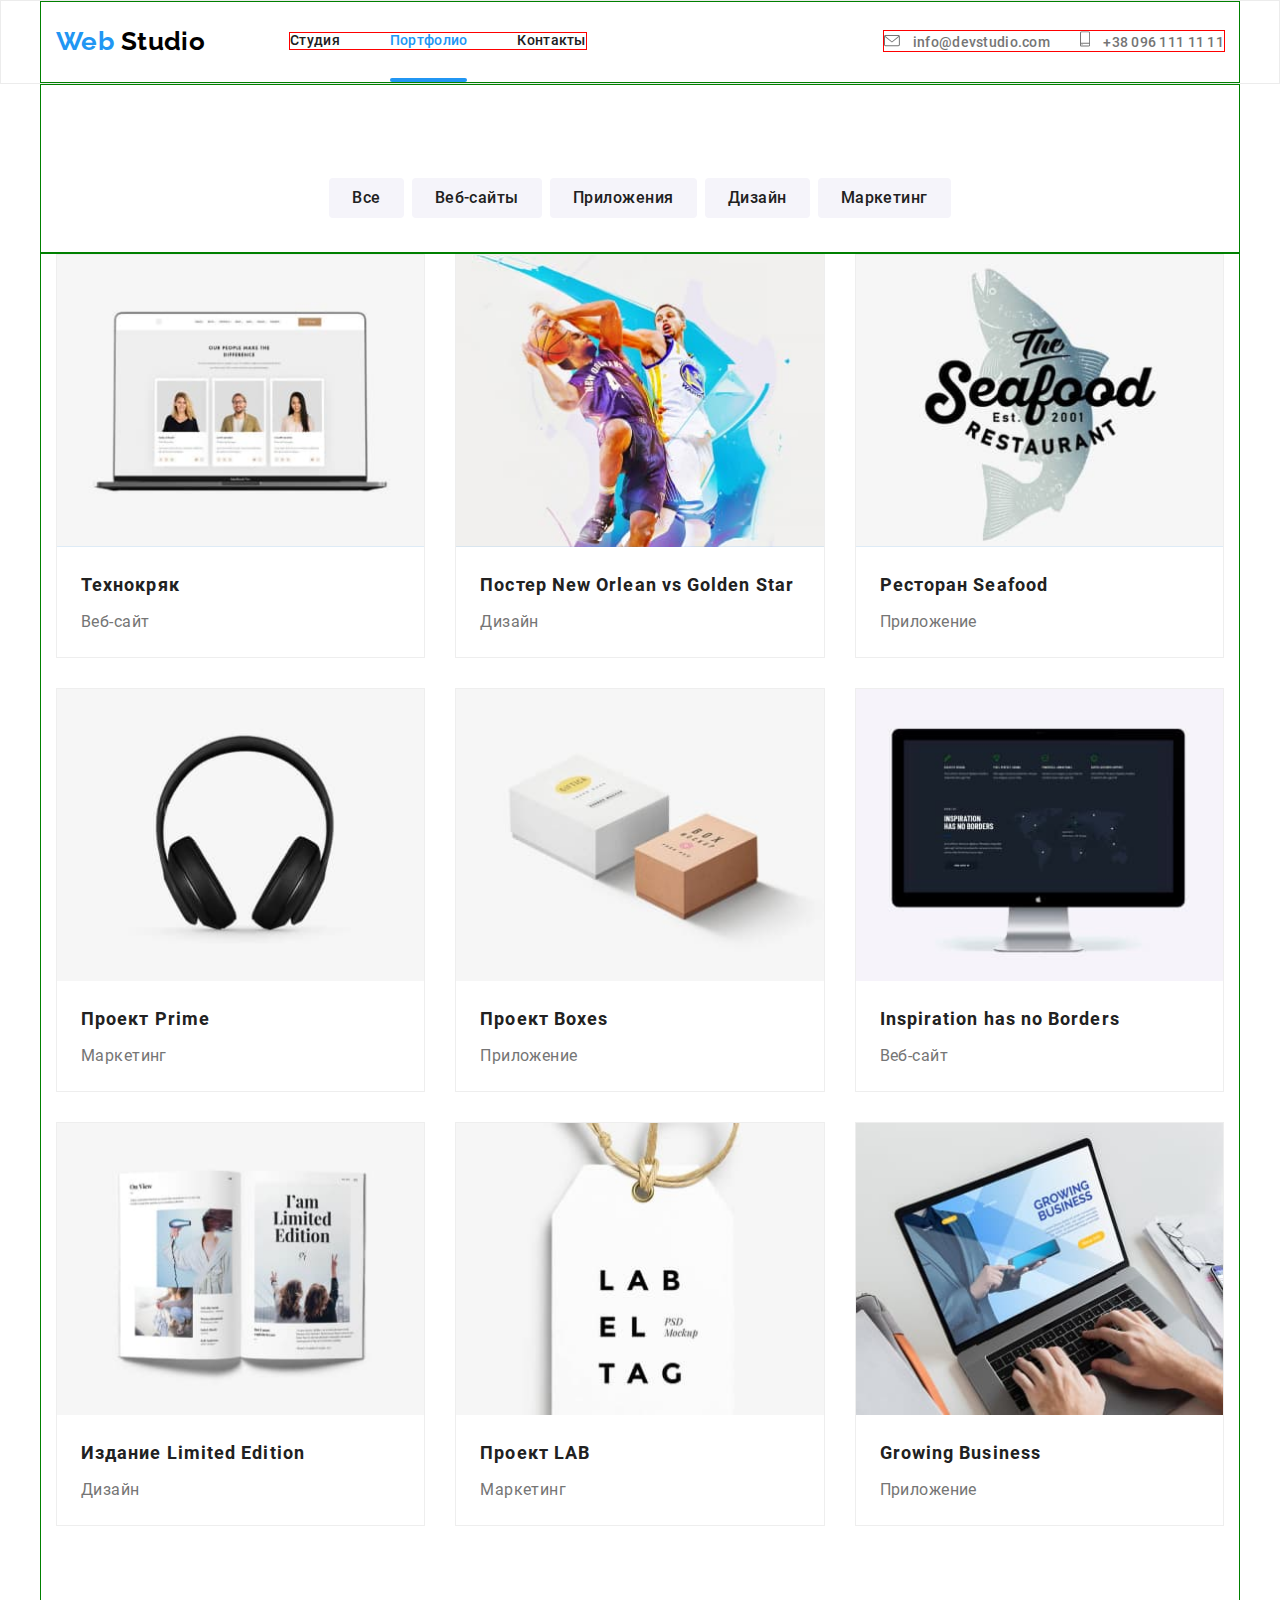
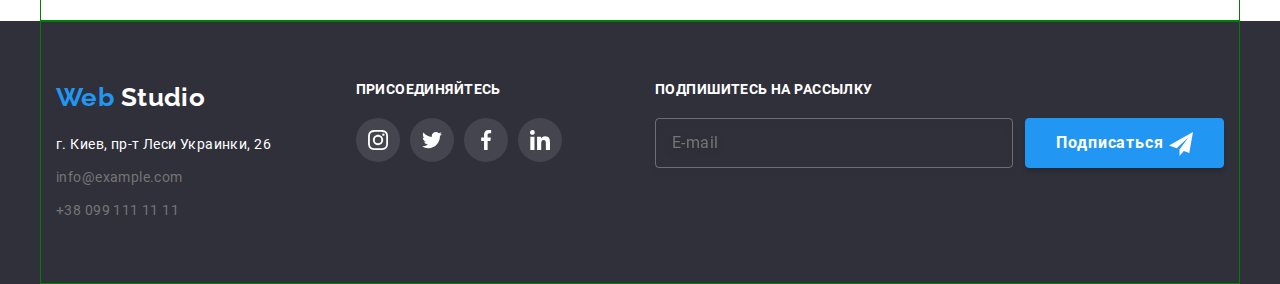
==== portfolio.html @ 6b0f5d0b "Адаптивка_начало" ====
<!DOCTYPE html>
<html lang="ru">
  <head>
    <meta charset="UTF-8" />
    <meta name="viewport" content="width=device-width, initial-scale=1.0" />
    <title>Portfolio</title>
    <!-- <link
      href="https://fonts.googleapis.com/css2?family=Raleway:wght@700&family=Roboto:wght@400;500;700;900&display=swap"
      rel="stylesheet"
    /> -->
    <link rel="stylesheet" href="./css/portfolio.min.css" />
  </head>

  <body>
    <!--Начало header-->
    <header class="page-header">
      <div class="container header">
        <nav class="main-nav">
          <a lang="en" href="" class="logo">
            <span class="accent">Web</span> Studio
          </a>
          <ul class="enumeration nav-list">
            <li class="nav-item">
              <a href="./index.html" class="nav-link">Студия</a>
            </li>
            <li class="nav-item">
              <a href="./portfolio.html" class="nav-link current">Портфолио</a>
            </li>
            <li class="nav-item"><a href="" class="nav-link">Контакты</a></li>
          </ul>
          <ul class="enumeration contacts">
            <li class="contacts-item">
              <a
                href="mailto:info@devstudio.com"
                class="contacts-link envelope"
              >
                <svg class="contacts-images" width="16" height="12">
                  <use href="./images/symbol-defs.svg#icon-envelope"></use>
                </svg>
                info@devstudio.com
              </a>
            </li>
            <li class="contacts-item">
              <a href="tel:+380991111111" class="contacts-link smartphone">
                <svg class="contacts-images" width="10" height="16">
                  <use href="./images/symbol-defs.svg#icon-smartphone"></use>
                </svg>
                +38 096 111 11 11
              </a>
            </li>
          </ul>
        </nav>
      </div>
    </header>
    <!--Конец header-->

    <main>
      <!--Начало Фильтр-->
      <section class="portfolio-primary">
        <div class="container portfolio-primary-button">
          <h1 class="portfolio-primary-title">Пример наших работ</h1>
          <ul class="enumeration button-portfolio">
            <li class="button-portfolio-links">
              <button type="button" class="button-portfolio primary">
                Все
              </button>
            </li>
            <li class="button-portfolio-links">
              <button type="button" class="button-portfolio primary">
                Веб-сайты
              </button>
            </li>
            <li class="button-portfolio-links">
              <button type="button" class="button-portfolio primary">
                Приложения
              </button>
            </li>
            <li class="button-portfolio-links">
              <button type="button" class="button-portfolio primary">
                Дизайн
              </button>
            </li>
            <li class="button-portfolio-links">
              <button type="button" class="button-portfolio primary">
                Маркетинг
              </button>
            </li>
          </ul>
        </div>
      </section>
      <!--Конец Фильтр-->

      <!--Начало Наши работы-->
      <section class="portfolio">
        <div class="container portfolio-main">
          <ul class="enumeration portfolio-point">
            <li class="portfolio-element">
              <a href="" class="portfolio-link">
                <div class="box-hover">
                  <img
                    src="./images-portfolio/portfolio1.jpg"
                    alt="На портфолио фото двух женщин и одного мужчины "
                    width="370"
                  />
                  <div class="portfolio-text">
                    <p class="text-card">
                      Технокряк это современная площадка распространения
                      коронавируса. Компании используют эту платформу для
                      цифрового шпионажа и атак на защищённые сервера
                      конкурентов.
                    </p>
                  </div>
                </div>
                <div class="portfolio-content">
                  <h2 class="portfolio-title">Технокряк</h2>
                  <p class="portfolio-filter">Веб-сайт</p>
                </div>
              </a>
            </li>
            <li class="portfolio-element">
              <a href="" class="portfolio-link">
                <div class="box-hover">
                  <img
                    src="./images-portfolio/portfolio2.jpg"
                    alt="Два парня играют в баскетбол"
                    width="370"
                  />
                  <div class="portfolio-text">
                    <p class="text-card">
                      Технокряк это современная площадка распространения
                      коронавируса. Компании используют эту платформу для
                      цифрового шпионажа и атак на защищённые сервера
                      конкурентов.
                    </p>
                  </div>
                </div>
                <div class="portfolio-content">
                  <h2 class="portfolio-title">
                    Постер New Orlean vs Golden Star
                  </h2>
                  <p class="portfolio-filter">Дизайн</p>
                </div>
              </a>
            </li>
            <li class="portfolio-element">
              <a href="" class="portfolio-link">
                <div class="box-hover">
                  <img
                    src="./images-portfolio/portfolio3.jpg"
                    alt="Логотип рыбного ресторана"
                    width="370"
                  />
                  <div class="portfolio-text">
                    <p class="text-card">
                      Технокряк это современная площадка распространения
                      коронавируса. Компании используют эту платформу для
                      цифрового шпионажа и атак на защищённые сервера
                      конкурентов.
                    </p>
                  </div>
                </div>
                <div class="portfolio-content">
                  <h2 class="portfolio-title">Ресторан Seafood</h2>
                  <p class="portfolio-filter">Приложение</p>
                </div>
              </a>
            </li>
            <li class="portfolio-element">
              <a href="" class="portfolio-link">
                <div class="box-hover">
                  <img
                    src="./images-portfolio/portfolio4.jpg"
                    alt="Наушники"
                    width="370"
                  />
                  <div class="portfolio-text">
                    <p class="text-card">
                      Технокряк это современная площадка распространения
                      коронавируса. Компании используют эту платформу для
                      цифрового шпионажа и атак на защищённые сервера
                      конкурентов.
                    </p>
                  </div>
                </div>
                <div class="portfolio-content">
                  <h2 class="portfolio-title">Проект Prime</h2>
                  <p class="portfolio-filter">Маркетинг</p>
                </div>
              </a>
            </li>
            <li class="portfolio-element">
              <a href="" class="portfolio-link">
                <div class="box-hover">
                  <img
                    src="./images-portfolio/portfolio5.jpg"
                    alt="Две коробки"
                    width="370"
                  />
                  <div class="portfolio-text">
                    <p class="text-card">
                      Технокряк это современная площадка распространения
                      коронавируса. Компании используют эту платформу для
                      цифрового шпионажа и атак на защищённые сервера
                      конкурентов.
                    </p>
                  </div>
                </div>
                <div class="portfolio-content">
                  <h2 class="portfolio-title">Проект Boxes</h2>
                  <p class="portfolio-filter">Приложение</p>
                </div>
              </a>
            </li>
            <li class="portfolio-element">
              <a href="" class="portfolio-link">
                <div class="box-hover">
                  <img
                    src="./images-portfolio/portfolio6.jpg"
                    alt="Черный монитор"
                    width="370"
                  />
                  <div class="portfolio-text">
                    <p class="text-card">
                      Технокряк это современная площадка распространения
                      коронавируса. Компании используют эту платформу для
                      цифрового шпионажа и атак на защищённые сервера
                      конкурентов.
                    </p>
                  </div>
                </div>
                <div class="portfolio-content">
                  <h2 class="portfolio-title">Inspiration has no Borders</h2>
                  <p class="portfolio-filter">Веб-сайт</p>
                </div>
              </a>
            </li>
            <li class="portfolio-element">
              <a href="" class="portfolio-link">
                <div class="box-hover">
                  <img
                    src="./images-portfolio/portfolio7.jpg"
                    alt="Открытый журнал"
                    width="370"
                  />
                  <div class="portfolio-text">
                    <p class="text-card">
                      Технокряк это современная площадка распространения
                      коронавируса. Компании используют эту платформу для
                      цифрового шпионажа и атак на защищённые сервера
                      конкурентов.
                    </p>
                  </div>
                </div>
                <div class="portfolio-content">
                  <h2 class="portfolio-title">Издание Limited Edition</h2>
                  <p class="portfolio-filter">Дизайн</p>
                </div>
              </a>
            </li>
            <li class="portfolio-element">
              <a href="" class="portfolio-link">
                <div class="box-hover">
                  <img
                    src="./images-portfolio/portfolio8.jpg"
                    alt="Лейбл"
                    width="370"
                  />
                  <div class="portfolio-text">
                    <p class="text-card">
                      Технокряк это современная площадка распространения
                      коронавируса. Компании используют эту платформу для
                      цифрового шпионажа и атак на защищённые сервера
                      конкурентов.
                    </p>
                  </div>
                </div>
                <div class="portfolio-content">
                  <h2 class="portfolio-title">Проект LAB</h2>
                  <p class="portfolio-filter">Маркетинг</p>
                </div>
              </a>
            </li>
            <li class="portfolio-element">
              <a href="" class="portfolio-link">
                <div class="box-hover">
                  <img
                    src="./images-portfolio/portfolio9.jpg"
                    alt="Работа за ноутбуком"
                    width="370"
                  />
                  <div class="portfolio-text">
                    <p class="text-card">
                      Технокряк это современная площадка распространения
                      коронавируса. Компании используют эту платформу для
                      цифрового шпионажа и атак на защищённые сервера
                      конкурентов.
                    </p>
                  </div>
                </div>
                <div class="portfolio-content">
                  <h2 class="portfolio-title">Growing Business</h2>
                  <p class="portfolio-filter">Приложение</p>
                </div>
              </a>
            </li>
          </ul>
        </div>
      </section>
      <!--Конец Наши работы-->
    </main>

    <!--Начало footer-->
    <footer class="footer">
      <div class="container footer-flex">
        <div class="footer-nav">
          <a lang="en" href="" class="footer-logo">
            <span class="accent">Web</span> Studio
          </a>
          <address class="address">
            г. Киев, пр-т Леси Украинки, 26 <br />
            <a href="mailto:info@example.com" class="address-link"
              >info@example.com</a
            >
            <a href="tel:+380991111111" class="address-link"
              >+38 099 111 11 11</a
            >
          </address>
        </div>
        <div class="footer-join">
          <b class="footer-title">присоединяйтесь</b>
          <ul class="enumeration join">
            <li class="join-link">
              <a
                href=""
                target="blank"
                aria-label="Instagram"
                class="footer-title-link"
                ><svg class="join-network" width="20" height="20">
                  <use href="./images/symbol-defs.svg#icon-instagram"></use>
                </svg>
              </a>
            </li>
            <li class="join-link">
              <a
                href=""
                target="blank"
                aria-label="Twitter"
                class="footer-title-link"
                ><svg class="join-network" width="20" height="20">
                  <use href="./images/symbol-defs.svg#icon-twitter"></use>
                </svg>
              </a>
            </li>
            <li class="join-link">
              <a
                href=""
                target="blank"
                aria-label="Facebook"
                class="footer-title-link"
                ><svg class="join-network" width="20" height="20">
                  <use href="./images/symbol-defs.svg#icon-facebook"></use>
                </svg>
              </a>
            </li>
            <li class="join-link">
              <a
                href=""
                target="blank"
                aria-label="LinkedIn"
                class="footer-title-link"
                ><svg class="join-network" width="20" height="20">
                  <use href="./images/symbol-defs.svg#icon-linkedin"></use>
                </svg>
              </a>
            </li>
          </ul>
        </div>
        <div class="footer-follow">
          <form class="fotter-form">
            <b class="footer-title">Подпишитесь на рассылку</b>
            <div class="fotter-area">
              <div class="fotter-email">
                <!-- <label for="fotter-form" class="fotter-label">E-mail</label> -->
                <input
                  type="email"
                  name="fotter-form"
                  id="fotter-form"
                  placeholder="E-mail"
                  class="fotter-input"
                />
              </div>

              <button type="submit" class="fotter-submit">
                Подписаться
                <svg class="fotter-submit-poin" width="24" height="24">
                  <use href="./images/symbol-defs.svg#icon-send"></use>
                </svg>
              </button>
            </div>
          </form>
        </div>
      </div>
    </footer>
    <!--Конец footer-->
  </body>
</html>
---- css/portfolio.min.css ----
@font-face{font-family:Roboto;font-style:normal;font-weight:400;src:url("../fonts/roboto-v20-latin_cyrillic-regular.woff") format("woff"),url("../fonts/roboto-v20-latin_cyrillic-regular.woff2") format("woff2")}@font-face{font-family:Roboto;font-style:normal;font-weight:500;src:url("../fonts/roboto-v20-latin_cyrillic-500.woff") format("woff"),url("../fonts/roboto-v20-latin_cyrillic-500.woff2") format("woff2")}@font-face{font-family:Roboto;font-style:normal;font-weight:700;src:url("../fonts/roboto-v20-latin_cyrillic-700.woff") format("woff"),url("../fonts/roboto-v20-latin_cyrillic-700.woff2") format("woff2")}@font-face{font-family:Roboto;font-style:normal;font-weight:900;src:url("../fonts/roboto-v20-latin_cyrillic-900.woff") format("woff"),url("../fonts/roboto-v20-latin_cyrillic-900.woff2") format("woff2")}@font-face{font-family:Raleway;font-style:normal;font-weight:700;src:url("../fonts/raleway-v17-latin_cyrillic-700.woff") format("woff"),url("../fonts/raleway-v17-latin_cyrillic-700.woff2") format("woff2")}/*! normalize.css v8.0.1 | MIT License | github.com/necolas/normalize.css */html{line-height:1.15;-webkit-text-size-adjust:100%}body{margin:0}main{display:block}h1{font-size:2em;margin:0.67em 0}hr{-webkit-box-sizing:content-box;box-sizing:content-box;height:0;overflow:visible}pre{font-family:monospace, monospace;font-size:1em}a{background-color:transparent}abbr[title]{border-bottom:none;text-decoration:underline;-webkit-text-decoration:underline dotted;text-decoration:underline dotted}b,strong{font-weight:bolder}code,kbd,samp{font-family:monospace, monospace;font-size:1em}small{font-size:80%}sub,sup{font-size:75%;line-height:0;position:relative;vertical-align:baseline}sub{bottom:-0.25em}sup{top:-0.5em}img{border-style:none}button,input,optgroup,select,textarea{font-family:inherit;font-size:100%;line-height:1.15;margin:0}button,input{overflow:visible}button,select{text-transform:none}button,[type="button"],[type="reset"],[type="submit"]{-webkit-appearance:button}button::-moz-focus-inner,[type="button"]::-moz-focus-inner,[type="reset"]::-moz-focus-inner,[type="submit"]::-moz-focus-inner{border-style:none;padding:0}button:-moz-focusring,[type="button"]:-moz-focusring,[type="reset"]:-moz-focusring,[type="submit"]:-moz-focusring{outline:1px dotted ButtonText}fieldset{padding:0.35em 0.75em 0.625em}legend{-webkit-box-sizing:border-box;box-sizing:border-box;color:inherit;display:table;max-width:100%;padding:0;white-space:normal}progress{vertical-align:baseline}textarea{overflow:auto}[type="checkbox"],[type="radio"]{-webkit-box-sizing:border-box;box-sizing:border-box;padding:0}[type="number"]::-webkit-inner-spin-button,[type="number"]::-webkit-outer-spin-button{height:auto}[type="search"]{-webkit-appearance:textfield;outline-offset:-2px}[type="search"]::-webkit-search-decoration{-webkit-appearance:none}::-webkit-file-upload-button{-webkit-appearance:button;font:inherit}details{display:block}summary{display:list-item}template{display:none}[hidden]{display:none}*,*::before,*::after{-webkit-box-sizing:border-box;box-sizing:border-box}body{background-color:#fff;color:#757575;font-family:Roboto, sans-serif;font-size:14px;line-height:1.14;letter-spacing:0.03em}.enumeration{padding:0;margin:0;list-style:none}a{text-decoration:none}img{display:block;max-width:100%;height:auto}.portfolio-primary-title{position:absolute !important;clip:rect(1px 1px 1px 1px);clip:rect(1px, 1px, 1px, 1px);padding:0 !important;border:0 !important;height:1px !important;width:1px !important;overflow:hidden}.container{width:100%;margin-left:auto;margin-right:auto;padding-left:15px;padding-right:15px;border:1px solid green}@media (min-width: 480px){.container{width:480px}}@media (min-width: 768px){.container{width:768px}}@media (min-width: 1200px){.container{width:1200px}}.accent{color:#2196f3}.logo{margin-right:85px;color:#000;font-family:Raleway, sans-serif;font-weight:700;font-size:26px;line-height:1.19}.footer-logo{display:block;margin-bottom:20px;color:#fff;font-family:Raleway, sans-serif;font-weight:700;font-size:26px;line-height:1.19}.page-header{border:1px solid #ececec}.header{padding-top:24px;padding-bottom:25px}.main-nav{display:-webkit-box;display:-ms-flexbox;display:flex;-webkit-box-align:center;-ms-flex-align:center;align-items:center}.nav-list{outline:1px solid red}@media (min-width: 480px){.nav-list{display:none}}@media (min-width: 768px){.nav-list{display:-webkit-box;display:-ms-flexbox;display:flex;-webkit-box-align:baseline;-ms-flex-align:baseline;align-items:baseline}}.nav-item{position:relative}.nav-item:not(:last-child){margin-right:50px}.nav-link{color:#212121;font-weight:500;letter-spacing:0.02em;-webkit-transition:color 250ms cubic-bezier(0.4, 0, 0.2, 1);transition:color 250ms cubic-bezier(0.4, 0, 0.2, 1)}.nav-link:hover,.nav-link:focus{color:#2196f3;-webkit-transition:color 250ms cubic-bezier(0.4, 0, 0.2, 1);transition:color 250ms cubic-bezier(0.4, 0, 0.2, 1)}.nav-link.current{color:#2196f3}.current::after{content:"";display:block;position:absolute;left:0;-webkit-transform:translatey(29px);transform:translatey(29px);width:100%;height:4px;background:#2196f3;border-radius:2px}.contacts{outline:1px solid red}@media (min-width: 480px){.contacts{display:none}}@media (min-width: 768px){.contacts{display:block;margin-left:auto;-webkit-box-align:baseline;-ms-flex-align:baseline;align-items:baseline;-webkit-box-pack:center;-ms-flex-pack:center;justify-content:center;text-align:start}}@media (min-width: 1200px){.contacts{display:-webkit-box;display:-ms-flexbox;display:flex;margin-left:auto;-webkit-box-align:baseline;-ms-flex-align:baseline;align-items:baseline;-webkit-box-pack:center;-ms-flex-pack:center;justify-content:center}}@media (min-width: 1200px){.contacts-item:not(:last-child){margin-right:30px}}.contacts-link{-webkit-box-align:center;-ms-flex-align:center;align-items:center;-webkit-box-pack:center;-ms-flex-pack:center;justify-content:center;color:#757575;font-weight:500;letter-spacing:0.02em;-webkit-transition:color 250ms cubic-bezier(0.4, 0, 0.2, 1),fill 250ms cubic-bezier(0.4, 0, 0.2, 1);transition:color 250ms cubic-bezier(0.4, 0, 0.2, 1),fill 250ms cubic-bezier(0.4, 0, 0.2, 1)}.contacts-link:hover,.contacts-link:focus{color:#2196f3;-webkit-transition:color 250ms cubic-bezier(0.4, 0, 0.2, 1);transition:color 250ms cubic-bezier(0.4, 0, 0.2, 1)}.contacts-link:hover .contacts-images,.contacts-link:focus .contacts-images{fill:#2196f3;-webkit-transition:fill 250ms cubic-bezier(0.4, 0, 0.2, 1);transition:fill 250ms cubic-bezier(0.4, 0, 0.2, 1)}.envelope{width:161px;height:16px}.smartphone{width:142px;height:16px}.contacts-images{-webkit-box-align:baseline;-ms-flex-align:baseline;align-items:baseline;-webkit-box-pack:center;-ms-flex-pack:center;justify-content:center;margin-right:10px;fill:#757575}.portfolio-primary-button{padding-top:93px;padding-bottom:34px}.button-portfolio{display:-webkit-box;display:-ms-flexbox;display:flex;-ms-flex-wrap:wrap;flex-wrap:wrap;-webkit-box-align:center;-ms-flex-align:center;align-items:center}@media (min-width: 768px){.button-portfolio{-webkit-box-pack:center;-ms-flex-pack:center;justify-content:center;margin:0}}.button-portfolio-links:not(:last-child){margin-right:8px}.button-portfolio.primary{padding:6px 22px;border-radius:4px;border:1px solid transparent;color:#212121;background-color:#f5f4fa;font-weight:500;font-size:16px;line-height:1.63;letter-spacing:0.03em;text-align:center;cursor:pointer;-webkit-transition:color 250ms cubic-bezier(0.4, 0, 0.2, 1),background-color 250ms cubic-bezier(0.4, 0, 0.2, 1);transition:color 250ms cubic-bezier(0.4, 0, 0.2, 1),background-color 250ms cubic-bezier(0.4, 0, 0.2, 1)}.button-portfolio.primary:hover,.button-portfolio.primary:focus{color:#fff;background-color:#2196f3;-webkit-transition:color 250ms cubic-bezier(0.4, 0, 0.2, 1),background-color 250ms cubic-bezier(0.4, 0, 0.2, 1);transition:color 250ms cubic-bezier(0.4, 0, 0.2, 1),background-color 250ms cubic-bezier(0.4, 0, 0.2, 1)}.portfolio-main{padding-top:0px;padding-bottom:94px}.portfolio-point{display:-webkit-box;display:-ms-flexbox;display:flex;-ms-flex-wrap:wrap;flex-wrap:wrap}.portfolio-element{display:block;background:#fff;border:1px solid #eeeeee;-webkit-box-sizing:border-box;box-sizing:border-box}@media screen and (max-width: 767px){.portfolio-element:not(:last-child){margin-bottom:30px}}@media screen and (min-width: 768px) and (max-width: 1199px){.portfolio-element{width:calc((100% - 30px) / 2);margin-right:30px;margin-bottom:30px}}@media screen and (min-width: 768px) and (max-width: 1199px){.portfolio-element:nth-child(2n){margin-right:0}}@media screen and (min-width: 768px) and (max-width: 1199px){.portfolio-element:nth-last-child(-n+2){margin-bottom:0}}@media (min-width: 1200px){.portfolio-element{width:calc((100% - 30px * 2) / 3);margin-right:30px;margin-bottom:30px}}@media (min-width: 1200px){.portfolio-element:nth-child(3n){margin-right:0}}@media (min-width: 1200px){.portfolio-element:nth-last-child(-n+3){margin-bottom:0}}.portfolio-element:hover,.portfolio-element:focus{-webkit-box-shadow:0px 1px 1px rgba(0,0,0,0.12),0px 4px 4px rgba(0,0,0,0.06),1px 4px 6px rgba(0,0,0,0.16);box-shadow:0px 1px 1px rgba(0,0,0,0.12),0px 4px 4px rgba(0,0,0,0.06),1px 4px 6px rgba(0,0,0,0.16);-webkit-transition:-webkit-box-shadow 250ms cubic-bezier(0.4, 0, 0.2, 1);transition:-webkit-box-shadow 250ms cubic-bezier(0.4, 0, 0.2, 1);transition:box-shadow 250ms cubic-bezier(0.4, 0, 0.2, 1);transition:box-shadow 250ms cubic-bezier(0.4, 0, 0.2, 1), -webkit-box-shadow 250ms cubic-bezier(0.4, 0, 0.2, 1)}.portfolio-link{color:#757575}.portfolio-link:hover .portfolio-text,.portfolio-link:focus .portfolio-text{opacity:1;overflow:visible;-webkit-transform:translateY(0);transform:translateY(0);-webkit-transition:-webkit-transform 250ms cubic-bezier(0.4, 0, 0.2, 1);transition:-webkit-transform 250ms cubic-bezier(0.4, 0, 0.2, 1);transition:transform 250ms cubic-bezier(0.4, 0, 0.2, 1);transition:transform 250ms cubic-bezier(0.4, 0, 0.2, 1), -webkit-transform 250ms cubic-bezier(0.4, 0, 0.2, 1)}.portfolio-content{padding:20px 24px}.portfolio-title{margin-top:0;margin-bottom:4px;color:#212121;font-size:18px;line-height:2;letter-spacing:0.06em}.portfolio-filter{margin:0;font-size:16px;line-height:1.88}.box-hover{position:relative;display:block;overflow:hidden}.portfolio-text{position:absolute;left:0;top:0;width:100%;height:100%;padding:63px 24px;background-color:rgba(33,150,243,0.9);opacity:1;-webkit-transform:translateY(100%);transform:translateY(100%);-webkit-transition:-webkit-transform 250ms cubic-bezier(0.4, 0, 0.2, 1);transition:-webkit-transform 250ms cubic-bezier(0.4, 0, 0.2, 1);transition:transform 250ms cubic-bezier(0.4, 0, 0.2, 1);transition:transform 250ms cubic-bezier(0.4, 0, 0.2, 1), -webkit-transform 250ms cubic-bezier(0.4, 0, 0.2, 1)}.text-card{padding:0;margin:0;font-size:18px;line-height:1.56;color:#fff}.footer{background-color:#2f303a}.footer-flex{padding-top:60px;padding-bottom:60px}@media (min-width: 480px){.footer-flex{text-align:center}}@media (min-width: 768px){.footer-flex{display:-webkit-box;display:-ms-flexbox;display:flex;-ms-flex-wrap:wrap;flex-wrap:wrap;-ms-flex-pack:distribute;justify-content:space-around}}@media (min-width: 1200px){.footer-flex{text-align:start}}@media (min-width: 1200px){.footer-flex>:not(:last-child){-webkit-box-align:baseline;-ms-flex-align:baseline;align-items:baseline;width:calc((50% - 45px) / 2);margin-right:30px}.footer-flex>div:last-child{-webkit-box-align:baseline;-ms-flex-align:baseline;align-items:baseline;width:calc(50% - 15px)}}.address{color:#fff;font-style:normal;font-size:14px;line-height:1.71}.address-link{display:block;margin-top:9px;margin-bottom:0;color:#757575;font-size:14px;line-height:1.71;-webkit-transition:color 250ms cubic-bezier(0.4, 0, 0.2, 1);transition:color 250ms cubic-bezier(0.4, 0, 0.2, 1)}.address-link:hover,.address-link:focus{color:#2196f3;-webkit-transition:color 250ms cubic-bezier(0.4, 0, 0.2, 1);transition:color 250ms cubic-bezier(0.4, 0, 0.2, 1)}.footer-title{display:-webkit-inline-box;display:-ms-inline-flexbox;display:inline-flex;margin-bottom:20px;color:#fff;text-transform:uppercase}@media (min-width: 480px){.footer-join{padding-top:60px;padding-bottom:60px}}@media (min-width: 768px){.footer-join{padding:0}}@media (min-width: 1200px){.footer-join{padding:0}}.join{display:-webkit-box;display:-ms-flexbox;display:flex;text-align:center}@media (min-width: 480px){.join{-webkit-box-pack:center;-ms-flex-pack:center;justify-content:center}}@media (min-width: 1200px){.join{-webkit-box-pack:start;-ms-flex-pack:start;justify-content:start}}.join-link:not(:last-child){margin-right:10px}.footer-title-link{display:-webkit-inline-box;display:-ms-inline-flexbox;display:inline-flex;-webkit-box-align:center;-ms-flex-align:center;align-items:center;-webkit-box-pack:center;-ms-flex-pack:center;justify-content:center;width:44px;height:44px;border-radius:50%;background-color:rgba(255,255,255,0.1);-webkit-transition:background-color 250ms cubic-bezier(0.4, 0, 0.2, 1);transition:background-color 250ms cubic-bezier(0.4, 0, 0.2, 1)}.footer-title-link:hover,.footer-title-link:focus{background-color:#2196f3;-webkit-transition:background-color 250ms cubic-bezier(0.4, 0, 0.2, 1);transition:background-color 250ms cubic-bezier(0.4, 0, 0.2, 1)}.join-network{fill:#fff}.fotter-form{display:block}@media (min-width: 768px){.fotter-form{padding-top:60px}}@media (min-width: 1200px){.fotter-form{padding:0}}@media (min-width: 1200px){.fotter-area{display:-webkit-box;display:-ms-flexbox;display:flex}}.fotter-email{position:relative;margin-right:12px}.fotter-input{margin:0;padding:15px 0 15px 16px;width:358px;height:50px;font-size:16px;line-height:1.25;letter-spacing:0.03em;-webkit-box-align:center;-ms-flex-align:center;align-items:center;color:rgba(255,255,255,0.6);border:1px solid rgba(255,255,255,0.3);-webkit-box-sizing:border-box;box-sizing:border-box;-webkit-filter:drop-shadow(0px 4px 4px rgba(0,0,0,0.15));filter:drop-shadow(0px 4px 4px rgba(0,0,0,0.15));border-radius:4px;background-color:inherit;-webkit-transition:border 250ms cubic-bezier(0.4, 0, 0.2, 1);transition:border 250ms cubic-bezier(0.4, 0, 0.2, 1)}.fotter-input:hover,.fotter-input:focus{border:1px solid #2196f3;outline:#2196f3}.fotter-submit{padding:0;margin-top:20px;width:200px;height:50px;font-weight:700;font-size:16px;line-height:1.875;-webkit-box-align:center;-ms-flex-align:center;align-items:center;text-align:center;letter-spacing:0.06em;color:#ffffff;background-color:#2196f3;-webkit-box-shadow:0px 4px 4px rgba(0,0,0,0.15);box-shadow:0px 4px 4px rgba(0,0,0,0.15);border-radius:4px;border:1px solid #2196f3;-webkit-transition:border 250ms cubic-bezier(0.4, 0, 0.2, 1);transition:border 250ms cubic-bezier(0.4, 0, 0.2, 1)}.fotter-submit:hover,.fotter-submit:focus{border:1px solid #2196f3;cursor:pointer}@media (min-width: 1200px){.fotter-submit{margin:0}}.fotter-submit-poin{vertical-align:middle;fill:#fff}
/*# sourceMappingURL=portfolio.min.css.map */
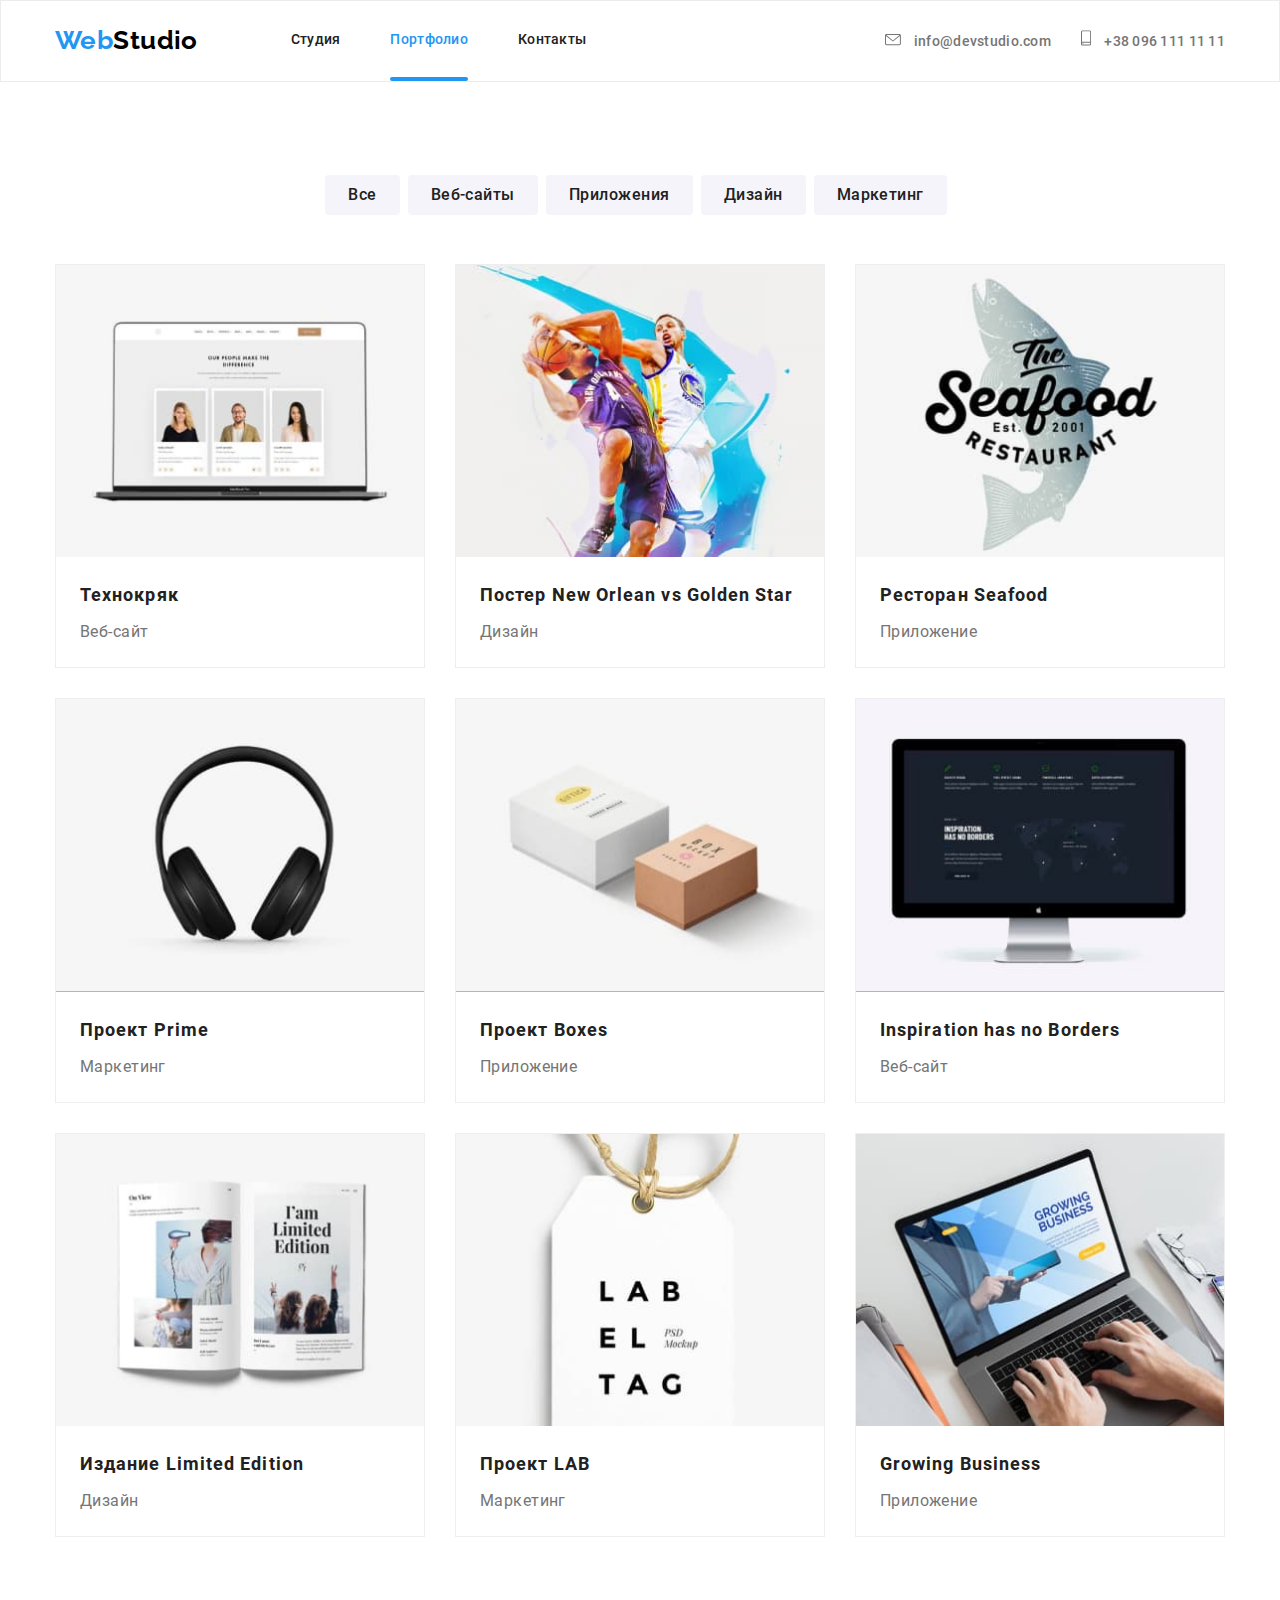
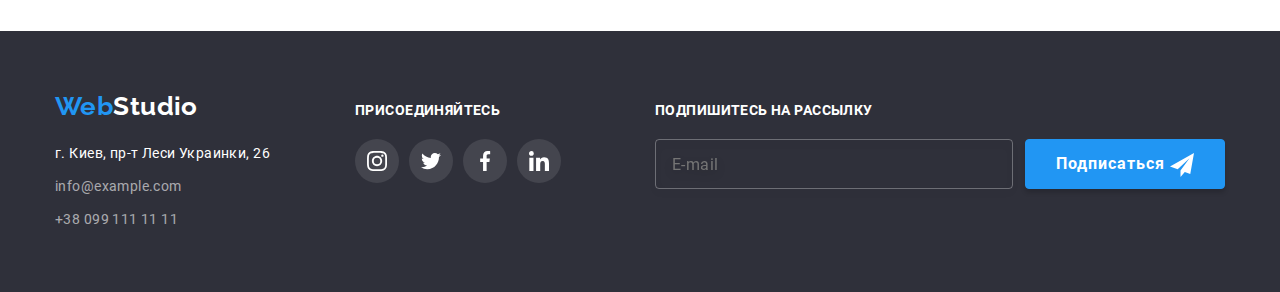
==== commit 7f3ae2c2: "Адаптивка без бургера" ====
--- a/portfolio.html
+++ b/portfolio.html
@@ -17,7 +17,7 @@
       <div class="container header">
         <nav class="main-nav">
           <a lang="en" href="" class="logo">
-            <span class="accent">Web</span> Studio
+            <span class="accent">Web</span>Studio
           </a>
           <ul class="enumeration nav-list">
             <li class="nav-item">
@@ -101,6 +101,7 @@
                     src="./images-portfolio/portfolio1.jpg"
                     alt="На портфолио фото двух женщин и одного мужчины "
                     width="370"
+                    class="portfolio-foto"
                   />
                   <div class="portfolio-text">
                     <p class="text-card">
@@ -124,6 +125,7 @@
                     src="./images-portfolio/portfolio2.jpg"
                     alt="Два парня играют в баскетбол"
                     width="370"
+                    class="portfolio-foto"
                   />
                   <div class="portfolio-text">
                     <p class="text-card">
@@ -149,6 +151,7 @@
                     src="./images-portfolio/portfolio3.jpg"
                     alt="Логотип рыбного ресторана"
                     width="370"
+                    class="portfolio-foto"
                   />
                   <div class="portfolio-text">
                     <p class="text-card">
@@ -172,6 +175,7 @@
                     src="./images-portfolio/portfolio4.jpg"
                     alt="Наушники"
                     width="370"
+                    class="portfolio-foto"
                   />
                   <div class="portfolio-text">
                     <p class="text-card">
@@ -195,6 +199,7 @@
                     src="./images-portfolio/portfolio5.jpg"
                     alt="Две коробки"
                     width="370"
+                    class="portfolio-foto"
                   />
                   <div class="portfolio-text">
                     <p class="text-card">
@@ -218,6 +223,7 @@
                     src="./images-portfolio/portfolio6.jpg"
                     alt="Черный монитор"
                     width="370"
+                    class="portfolio-foto"
                   />
                   <div class="portfolio-text">
                     <p class="text-card">
@@ -241,6 +247,7 @@
                     src="./images-portfolio/portfolio7.jpg"
                     alt="Открытый журнал"
                     width="370"
+                    class="portfolio-foto"
                   />
                   <div class="portfolio-text">
                     <p class="text-card">
@@ -264,6 +271,7 @@
                     src="./images-portfolio/portfolio8.jpg"
                     alt="Лейбл"
                     width="370"
+                    class="portfolio-foto"
                   />
                   <div class="portfolio-text">
                     <p class="text-card">
@@ -287,6 +295,7 @@
                     src="./images-portfolio/portfolio9.jpg"
                     alt="Работа за ноутбуком"
                     width="370"
+                    class="portfolio-foto"
                   />
                   <div class="portfolio-text">
                     <p class="text-card">
@@ -314,7 +323,7 @@
       <div class="container footer-flex">
         <div class="footer-nav">
           <a lang="en" href="" class="footer-logo">
-            <span class="accent">Web</span> Studio
+            <span class="accent">Web</span>Studio
           </a>
           <address class="address">
             г. Киев, пр-т Леси Украинки, 26 <br />
--- a/css/portfolio.min.css
+++ b/css/portfolio.min.css
@@ -1,2 +1,2 @@
-@font-face{font-family:Roboto;font-style:normal;font-weight:400;src:url("../fonts/roboto-v20-latin_cyrillic-regular.woff") format("woff"),url("../fonts/roboto-v20-latin_cyrillic-regular.woff2") format("woff2")}@font-face{font-family:Roboto;font-style:normal;font-weight:500;src:url("../fonts/roboto-v20-latin_cyrillic-500.woff") format("woff"),url("../fonts/roboto-v20-latin_cyrillic-500.woff2") format("woff2")}@font-face{font-family:Roboto;font-style:normal;font-weight:700;src:url("../fonts/roboto-v20-latin_cyrillic-700.woff") format("woff"),url("../fonts/roboto-v20-latin_cyrillic-700.woff2") format("woff2")}@font-face{font-family:Roboto;font-style:normal;font-weight:900;src:url("../fonts/roboto-v20-latin_cyrillic-900.woff") format("woff"),url("../fonts/roboto-v20-latin_cyrillic-900.woff2") format("woff2")}@font-face{font-family:Raleway;font-style:normal;font-weight:700;src:url("../fonts/raleway-v17-latin_cyrillic-700.woff") format("woff"),url("../fonts/raleway-v17-latin_cyrillic-700.woff2") format("woff2")}/*! normalize.css v8.0.1 | MIT License | github.com/necolas/normalize.css */html{line-height:1.15;-webkit-text-size-adjust:100%}body{margin:0}main{display:block}h1{font-size:2em;margin:0.67em 0}hr{-webkit-box-sizing:content-box;box-sizing:content-box;height:0;overflow:visible}pre{font-family:monospace, monospace;font-size:1em}a{background-color:transparent}abbr[title]{border-bottom:none;text-decoration:underline;-webkit-text-decoration:underline dotted;text-decoration:underline dotted}b,strong{font-weight:bolder}code,kbd,samp{font-family:monospace, monospace;font-size:1em}small{font-size:80%}sub,sup{font-size:75%;line-height:0;position:relative;vertical-align:baseline}sub{bottom:-0.25em}sup{top:-0.5em}img{border-style:none}button,input,optgroup,select,textarea{font-family:inherit;font-size:100%;line-height:1.15;margin:0}button,input{overflow:visible}button,select{text-transform:none}button,[type="button"],[type="reset"],[type="submit"]{-webkit-appearance:button}button::-moz-focus-inner,[type="button"]::-moz-focus-inner,[type="reset"]::-moz-focus-inner,[type="submit"]::-moz-focus-inner{border-style:none;padding:0}button:-moz-focusring,[type="button"]:-moz-focusring,[type="reset"]:-moz-focusring,[type="submit"]:-moz-focusring{outline:1px dotted ButtonText}fieldset{padding:0.35em 0.75em 0.625em}legend{-webkit-box-sizing:border-box;box-sizing:border-box;color:inherit;display:table;max-width:100%;padding:0;white-space:normal}progress{vertical-align:baseline}textarea{overflow:auto}[type="checkbox"],[type="radio"]{-webkit-box-sizing:border-box;box-sizing:border-box;padding:0}[type="number"]::-webkit-inner-spin-button,[type="number"]::-webkit-outer-spin-button{height:auto}[type="search"]{-webkit-appearance:textfield;outline-offset:-2px}[type="search"]::-webkit-search-decoration{-webkit-appearance:none}::-webkit-file-upload-button{-webkit-appearance:button;font:inherit}details{display:block}summary{display:list-item}template{display:none}[hidden]{display:none}*,*::before,*::after{-webkit-box-sizing:border-box;box-sizing:border-box}body{background-color:#fff;color:#757575;font-family:Roboto, sans-serif;font-size:14px;line-height:1.14;letter-spacing:0.03em}.enumeration{padding:0;margin:0;list-style:none}a{text-decoration:none}img{display:block;max-width:100%;height:auto}.portfolio-primary-title{position:absolute !important;clip:rect(1px 1px 1px 1px);clip:rect(1px, 1px, 1px, 1px);padding:0 !important;border:0 !important;height:1px !important;width:1px !important;overflow:hidden}.container{width:100%;margin-left:auto;margin-right:auto;padding-left:15px;padding-right:15px;border:1px solid green}@media (min-width: 480px){.container{width:480px}}@media (min-width: 768px){.container{width:768px}}@media (min-width: 1200px){.container{width:1200px}}.accent{color:#2196f3}.logo{margin-right:85px;color:#000;font-family:Raleway, sans-serif;font-weight:700;font-size:26px;line-height:1.19}.footer-logo{display:block;margin-bottom:20px;color:#fff;font-family:Raleway, sans-serif;font-weight:700;font-size:26px;line-height:1.19}.page-header{border:1px solid #ececec}.header{padding-top:24px;padding-bottom:25px}.main-nav{display:-webkit-box;display:-ms-flexbox;display:flex;-webkit-box-align:center;-ms-flex-align:center;align-items:center}.nav-list{outline:1px solid red}@media (min-width: 480px){.nav-list{display:none}}@media (min-width: 768px){.nav-list{display:-webkit-box;display:-ms-flexbox;display:flex;-webkit-box-align:baseline;-ms-flex-align:baseline;align-items:baseline}}.nav-item{position:relative}.nav-item:not(:last-child){margin-right:50px}.nav-link{color:#212121;font-weight:500;letter-spacing:0.02em;-webkit-transition:color 250ms cubic-bezier(0.4, 0, 0.2, 1);transition:color 250ms cubic-bezier(0.4, 0, 0.2, 1)}.nav-link:hover,.nav-link:focus{color:#2196f3;-webkit-transition:color 250ms cubic-bezier(0.4, 0, 0.2, 1);transition:color 250ms cubic-bezier(0.4, 0, 0.2, 1)}.nav-link.current{color:#2196f3}.current::after{content:"";display:block;position:absolute;left:0;-webkit-transform:translatey(29px);transform:translatey(29px);width:100%;height:4px;background:#2196f3;border-radius:2px}.contacts{outline:1px solid red}@media (min-width: 480px){.contacts{display:none}}@media (min-width: 768px){.contacts{display:block;margin-left:auto;-webkit-box-align:baseline;-ms-flex-align:baseline;align-items:baseline;-webkit-box-pack:center;-ms-flex-pack:center;justify-content:center;text-align:start}}@media (min-width: 1200px){.contacts{display:-webkit-box;display:-ms-flexbox;display:flex;margin-left:auto;-webkit-box-align:baseline;-ms-flex-align:baseline;align-items:baseline;-webkit-box-pack:center;-ms-flex-pack:center;justify-content:center}}@media (min-width: 1200px){.contacts-item:not(:last-child){margin-right:30px}}.contacts-link{-webkit-box-align:center;-ms-flex-align:center;align-items:center;-webkit-box-pack:center;-ms-flex-pack:center;justify-content:center;color:#757575;font-weight:500;letter-spacing:0.02em;-webkit-transition:color 250ms cubic-bezier(0.4, 0, 0.2, 1),fill 250ms cubic-bezier(0.4, 0, 0.2, 1);transition:color 250ms cubic-bezier(0.4, 0, 0.2, 1),fill 250ms cubic-bezier(0.4, 0, 0.2, 1)}.contacts-link:hover,.contacts-link:focus{color:#2196f3;-webkit-transition:color 250ms cubic-bezier(0.4, 0, 0.2, 1);transition:color 250ms cubic-bezier(0.4, 0, 0.2, 1)}.contacts-link:hover .contacts-images,.contacts-link:focus .contacts-images{fill:#2196f3;-webkit-transition:fill 250ms cubic-bezier(0.4, 0, 0.2, 1);transition:fill 250ms cubic-bezier(0.4, 0, 0.2, 1)}.envelope{width:161px;height:16px}.smartphone{width:142px;height:16px}.contacts-images{-webkit-box-align:baseline;-ms-flex-align:baseline;align-items:baseline;-webkit-box-pack:center;-ms-flex-pack:center;justify-content:center;margin-right:10px;fill:#757575}.portfolio-primary-button{padding-top:93px;padding-bottom:34px}.button-portfolio{display:-webkit-box;display:-ms-flexbox;display:flex;-ms-flex-wrap:wrap;flex-wrap:wrap;-webkit-box-align:center;-ms-flex-align:center;align-items:center}@media (min-width: 768px){.button-portfolio{-webkit-box-pack:center;-ms-flex-pack:center;justify-content:center;margin:0}}.button-portfolio-links:not(:last-child){margin-right:8px}.button-portfolio.primary{padding:6px 22px;border-radius:4px;border:1px solid transparent;color:#212121;background-color:#f5f4fa;font-weight:500;font-size:16px;line-height:1.63;letter-spacing:0.03em;text-align:center;cursor:pointer;-webkit-transition:color 250ms cubic-bezier(0.4, 0, 0.2, 1),background-color 250ms cubic-bezier(0.4, 0, 0.2, 1);transition:color 250ms cubic-bezier(0.4, 0, 0.2, 1),background-color 250ms cubic-bezier(0.4, 0, 0.2, 1)}.button-portfolio.primary:hover,.button-portfolio.primary:focus{color:#fff;background-color:#2196f3;-webkit-transition:color 250ms cubic-bezier(0.4, 0, 0.2, 1),background-color 250ms cubic-bezier(0.4, 0, 0.2, 1);transition:color 250ms cubic-bezier(0.4, 0, 0.2, 1),background-color 250ms cubic-bezier(0.4, 0, 0.2, 1)}.portfolio-main{padding-top:0px;padding-bottom:94px}.portfolio-point{display:-webkit-box;display:-ms-flexbox;display:flex;-ms-flex-wrap:wrap;flex-wrap:wrap}.portfolio-element{display:block;background:#fff;border:1px solid #eeeeee;-webkit-box-sizing:border-box;box-sizing:border-box}@media screen and (max-width: 767px){.portfolio-element:not(:last-child){margin-bottom:30px}}@media screen and (min-width: 768px) and (max-width: 1199px){.portfolio-element{width:calc((100% - 30px) / 2);margin-right:30px;margin-bottom:30px}}@media screen and (min-width: 768px) and (max-width: 1199px){.portfolio-element:nth-child(2n){margin-right:0}}@media screen and (min-width: 768px) and (max-width: 1199px){.portfolio-element:nth-last-child(-n+2){margin-bottom:0}}@media (min-width: 1200px){.portfolio-element{width:calc((100% - 30px * 2) / 3);margin-right:30px;margin-bottom:30px}}@media (min-width: 1200px){.portfolio-element:nth-child(3n){margin-right:0}}@media (min-width: 1200px){.portfolio-element:nth-last-child(-n+3){margin-bottom:0}}.portfolio-element:hover,.portfolio-element:focus{-webkit-box-shadow:0px 1px 1px rgba(0,0,0,0.12),0px 4px 4px rgba(0,0,0,0.06),1px 4px 6px rgba(0,0,0,0.16);box-shadow:0px 1px 1px rgba(0,0,0,0.12),0px 4px 4px rgba(0,0,0,0.06),1px 4px 6px rgba(0,0,0,0.16);-webkit-transition:-webkit-box-shadow 250ms cubic-bezier(0.4, 0, 0.2, 1);transition:-webkit-box-shadow 250ms cubic-bezier(0.4, 0, 0.2, 1);transition:box-shadow 250ms cubic-bezier(0.4, 0, 0.2, 1);transition:box-shadow 250ms cubic-bezier(0.4, 0, 0.2, 1), -webkit-box-shadow 250ms cubic-bezier(0.4, 0, 0.2, 1)}.portfolio-link{color:#757575}.portfolio-link:hover .portfolio-text,.portfolio-link:focus .portfolio-text{opacity:1;overflow:visible;-webkit-transform:translateY(0);transform:translateY(0);-webkit-transition:-webkit-transform 250ms cubic-bezier(0.4, 0, 0.2, 1);transition:-webkit-transform 250ms cubic-bezier(0.4, 0, 0.2, 1);transition:transform 250ms cubic-bezier(0.4, 0, 0.2, 1);transition:transform 250ms cubic-bezier(0.4, 0, 0.2, 1), -webkit-transform 250ms cubic-bezier(0.4, 0, 0.2, 1)}.portfolio-content{padding:20px 24px}.portfolio-title{margin-top:0;margin-bottom:4px;color:#212121;font-size:18px;line-height:2;letter-spacing:0.06em}.portfolio-filter{margin:0;font-size:16px;line-height:1.88}.box-hover{position:relative;display:block;overflow:hidden}.portfolio-text{position:absolute;left:0;top:0;width:100%;height:100%;padding:63px 24px;background-color:rgba(33,150,243,0.9);opacity:1;-webkit-transform:translateY(100%);transform:translateY(100%);-webkit-transition:-webkit-transform 250ms cubic-bezier(0.4, 0, 0.2, 1);transition:-webkit-transform 250ms cubic-bezier(0.4, 0, 0.2, 1);transition:transform 250ms cubic-bezier(0.4, 0, 0.2, 1);transition:transform 250ms cubic-bezier(0.4, 0, 0.2, 1), -webkit-transform 250ms cubic-bezier(0.4, 0, 0.2, 1)}.text-card{padding:0;margin:0;font-size:18px;line-height:1.56;color:#fff}.footer{background-color:#2f303a}.footer-flex{padding-top:60px;padding-bottom:60px}@media (min-width: 480px){.footer-flex{text-align:center}}@media (min-width: 768px){.footer-flex{display:-webkit-box;display:-ms-flexbox;display:flex;-ms-flex-wrap:wrap;flex-wrap:wrap;-ms-flex-pack:distribute;justify-content:space-around}}@media (min-width: 1200px){.footer-flex{text-align:start}}@media (min-width: 1200px){.footer-flex>:not(:last-child){-webkit-box-align:baseline;-ms-flex-align:baseline;align-items:baseline;width:calc((50% - 45px) / 2);margin-right:30px}.footer-flex>div:last-child{-webkit-box-align:baseline;-ms-flex-align:baseline;align-items:baseline;width:calc(50% - 15px)}}.address{color:#fff;font-style:normal;font-size:14px;line-height:1.71}.address-link{display:block;margin-top:9px;margin-bottom:0;color:#757575;font-size:14px;line-height:1.71;-webkit-transition:color 250ms cubic-bezier(0.4, 0, 0.2, 1);transition:color 250ms cubic-bezier(0.4, 0, 0.2, 1)}.address-link:hover,.address-link:focus{color:#2196f3;-webkit-transition:color 250ms cubic-bezier(0.4, 0, 0.2, 1);transition:color 250ms cubic-bezier(0.4, 0, 0.2, 1)}.footer-title{display:-webkit-inline-box;display:-ms-inline-flexbox;display:inline-flex;margin-bottom:20px;color:#fff;text-transform:uppercase}@media (min-width: 480px){.footer-join{padding-top:60px;padding-bottom:60px}}@media (min-width: 768px){.footer-join{padding:0}}@media (min-width: 1200px){.footer-join{padding:0}}.join{display:-webkit-box;display:-ms-flexbox;display:flex;text-align:center}@media (min-width: 480px){.join{-webkit-box-pack:center;-ms-flex-pack:center;justify-content:center}}@media (min-width: 1200px){.join{-webkit-box-pack:start;-ms-flex-pack:start;justify-content:start}}.join-link:not(:last-child){margin-right:10px}.footer-title-link{display:-webkit-inline-box;display:-ms-inline-flexbox;display:inline-flex;-webkit-box-align:center;-ms-flex-align:center;align-items:center;-webkit-box-pack:center;-ms-flex-pack:center;justify-content:center;width:44px;height:44px;border-radius:50%;background-color:rgba(255,255,255,0.1);-webkit-transition:background-color 250ms cubic-bezier(0.4, 0, 0.2, 1);transition:background-color 250ms cubic-bezier(0.4, 0, 0.2, 1)}.footer-title-link:hover,.footer-title-link:focus{background-color:#2196f3;-webkit-transition:background-color 250ms cubic-bezier(0.4, 0, 0.2, 1);transition:background-color 250ms cubic-bezier(0.4, 0, 0.2, 1)}.join-network{fill:#fff}.fotter-form{display:block}@media (min-width: 768px){.fotter-form{padding-top:60px}}@media (min-width: 1200px){.fotter-form{padding:0}}@media (min-width: 1200px){.fotter-area{display:-webkit-box;display:-ms-flexbox;display:flex}}.fotter-email{position:relative;margin-right:12px}.fotter-input{margin:0;padding:15px 0 15px 16px;width:358px;height:50px;font-size:16px;line-height:1.25;letter-spacing:0.03em;-webkit-box-align:center;-ms-flex-align:center;align-items:center;color:rgba(255,255,255,0.6);border:1px solid rgba(255,255,255,0.3);-webkit-box-sizing:border-box;box-sizing:border-box;-webkit-filter:drop-shadow(0px 4px 4px rgba(0,0,0,0.15));filter:drop-shadow(0px 4px 4px rgba(0,0,0,0.15));border-radius:4px;background-color:inherit;-webkit-transition:border 250ms cubic-bezier(0.4, 0, 0.2, 1);transition:border 250ms cubic-bezier(0.4, 0, 0.2, 1)}.fotter-input:hover,.fotter-input:focus{border:1px solid #2196f3;outline:#2196f3}.fotter-submit{padding:0;margin-top:20px;width:200px;height:50px;font-weight:700;font-size:16px;line-height:1.875;-webkit-box-align:center;-ms-flex-align:center;align-items:center;text-align:center;letter-spacing:0.06em;color:#ffffff;background-color:#2196f3;-webkit-box-shadow:0px 4px 4px rgba(0,0,0,0.15);box-shadow:0px 4px 4px rgba(0,0,0,0.15);border-radius:4px;border:1px solid #2196f3;-webkit-transition:border 250ms cubic-bezier(0.4, 0, 0.2, 1);transition:border 250ms cubic-bezier(0.4, 0, 0.2, 1)}.fotter-submit:hover,.fotter-submit:focus{border:1px solid #2196f3;cursor:pointer}@media (min-width: 1200px){.fotter-submit{margin:0}}.fotter-submit-poin{vertical-align:middle;fill:#fff}
+@font-face{font-family:Roboto;font-style:normal;font-weight:400;src:url("../fonts/roboto-v20-latin_cyrillic-regular.woff") format("woff"),url("../fonts/roboto-v20-latin_cyrillic-regular.woff2") format("woff2")}@font-face{font-family:Roboto;font-style:normal;font-weight:500;src:url("../fonts/roboto-v20-latin_cyrillic-500.woff") format("woff"),url("../fonts/roboto-v20-latin_cyrillic-500.woff2") format("woff2")}@font-face{font-family:Roboto;font-style:normal;font-weight:700;src:url("../fonts/roboto-v20-latin_cyrillic-700.woff") format("woff"),url("../fonts/roboto-v20-latin_cyrillic-700.woff2") format("woff2")}@font-face{font-family:Roboto;font-style:normal;font-weight:900;src:url("../fonts/roboto-v20-latin_cyrillic-900.woff") format("woff"),url("../fonts/roboto-v20-latin_cyrillic-900.woff2") format("woff2")}@font-face{font-family:Raleway;font-style:normal;font-weight:700;src:url("../fonts/raleway-v17-latin_cyrillic-700.woff") format("woff"),url("../fonts/raleway-v17-latin_cyrillic-700.woff2") format("woff2")}/*! normalize.css v8.0.1 | MIT License | github.com/necolas/normalize.css */html{line-height:1.15;-webkit-text-size-adjust:100%}body{margin:0}main{display:block}h1{font-size:2em;margin:0.67em 0}hr{-webkit-box-sizing:content-box;box-sizing:content-box;height:0;overflow:visible}pre{font-family:monospace, monospace;font-size:1em}a{background-color:transparent}abbr[title]{border-bottom:none;text-decoration:underline;-webkit-text-decoration:underline dotted;text-decoration:underline dotted}b,strong{font-weight:bolder}code,kbd,samp{font-family:monospace, monospace;font-size:1em}small{font-size:80%}sub,sup{font-size:75%;line-height:0;position:relative;vertical-align:baseline}sub{bottom:-0.25em}sup{top:-0.5em}img{border-style:none}button,input,optgroup,select,textarea{font-family:inherit;font-size:100%;line-height:1.15;margin:0}button,input{overflow:visible}button,select{text-transform:none}button,[type="button"],[type="reset"],[type="submit"]{-webkit-appearance:button}button::-moz-focus-inner,[type="button"]::-moz-focus-inner,[type="reset"]::-moz-focus-inner,[type="submit"]::-moz-focus-inner{border-style:none;padding:0}button:-moz-focusring,[type="button"]:-moz-focusring,[type="reset"]:-moz-focusring,[type="submit"]:-moz-focusring{outline:1px dotted ButtonText}fieldset{padding:0.35em 0.75em 0.625em}legend{-webkit-box-sizing:border-box;box-sizing:border-box;color:inherit;display:table;max-width:100%;padding:0;white-space:normal}progress{vertical-align:baseline}textarea{overflow:auto}[type="checkbox"],[type="radio"]{-webkit-box-sizing:border-box;box-sizing:border-box;padding:0}[type="number"]::-webkit-inner-spin-button,[type="number"]::-webkit-outer-spin-button{height:auto}[type="search"]{-webkit-appearance:textfield;outline-offset:-2px}[type="search"]::-webkit-search-decoration{-webkit-appearance:none}::-webkit-file-upload-button{-webkit-appearance:button;font:inherit}details{display:block}summary{display:list-item}template{display:none}[hidden]{display:none}*,*::before,*::after{-webkit-box-sizing:border-box;box-sizing:border-box}body{background-color:#fff;color:#757575;font-family:Roboto, sans-serif;font-size:14px;line-height:1.14;letter-spacing:0.03em}.enumeration{padding:0;margin:0;list-style:none}a{text-decoration:none}img{display:block;max-width:100%;height:auto}.portfolio-primary-title{position:absolute !important;clip:rect(1px 1px 1px 1px);clip:rect(1px, 1px, 1px, 1px);padding:0 !important;border:0 !important;height:1px !important;width:1px !important;overflow:hidden}.container{width:100%;margin-left:auto;margin-right:auto;padding-left:15px;padding-right:15px}@media (min-width: 480px){.container{width:480px}}@media (min-width: 768px){.container{width:768px}}@media (min-width: 1200px){.container{width:1200px}}.accent{color:#2196f3}.logo{color:#000;font-family:Raleway, sans-serif;font-weight:700;font-size:24px;line-height:1.167}@media (min-width: 768px){.logo{margin-right:88px}}@media (min-width: 1200px){.logo{margin-right:93px;font-size:26px;line-height:1.19}}.footer-logo{display:block;margin-bottom:20px;color:#fff;font-family:Raleway, sans-serif;font-weight:700;font-size:24px;line-height:1.167}@media (min-width: 1200px){.footer-logo{font-size:26px;line-height:1.19}}.page-header{border:1px solid #ececec}.header{padding-top:24px;padding-bottom:25px}.main-nav{display:-webkit-box;display:-ms-flexbox;display:flex;-webkit-box-align:center;-ms-flex-align:center;align-items:center}.nav-list{display:none}@media (min-width: 768px){.nav-list{display:-webkit-box;display:-ms-flexbox;display:flex;-webkit-box-align:baseline;-ms-flex-align:baseline;align-items:baseline}}.nav-item{position:relative}.nav-item:not(:last-child){margin-right:50px}.nav-link{color:#212121;font-weight:500;letter-spacing:0.02em;-webkit-transition:color 250ms cubic-bezier(0.4, 0, 0.2, 1);transition:color 250ms cubic-bezier(0.4, 0, 0.2, 1)}.nav-link:hover,.nav-link:focus{color:#2196f3;-webkit-transition:color 250ms cubic-bezier(0.4, 0, 0.2, 1);transition:color 250ms cubic-bezier(0.4, 0, 0.2, 1)}.nav-link.current{color:#2196f3}.current::after{content:"";display:block;position:absolute;left:0;-webkit-transform:translatey(32px);transform:translatey(32px);width:100%;height:4px;background:#2196f3;border-radius:2px}@media (min-width: 1200px){.current::after{-webkit-transform:translatey(29px);transform:translatey(29px)}}.contacts{display:none}@media (min-width: 768px){.contacts{display:block;margin-left:auto;-webkit-box-align:baseline;-ms-flex-align:baseline;align-items:baseline;-webkit-box-pack:center;-ms-flex-pack:center;justify-content:center;text-align:start}}@media (min-width: 1200px){.contacts{display:-webkit-box;display:-ms-flexbox;display:flex;margin-left:auto}}@media (min-width: 1200px){.contacts-item:not(:last-child){margin-right:30px}}.contacts-link{-webkit-box-align:center;-ms-flex-align:center;align-items:center;-webkit-box-pack:center;-ms-flex-pack:center;justify-content:center;color:#757575;font-weight:500;letter-spacing:0.02em;font-size:12px;line-height:1.167;-webkit-transition:color 250ms cubic-bezier(0.4, 0, 0.2, 1),fill 250ms cubic-bezier(0.4, 0, 0.2, 1);transition:color 250ms cubic-bezier(0.4, 0, 0.2, 1),fill 250ms cubic-bezier(0.4, 0, 0.2, 1)}@media (min-width: 1200px){.contacts-link{font-size:14px;line-height:1.143}}.contacts-link:hover,.contacts-link:focus{color:#2196f3;-webkit-transition:color 250ms cubic-bezier(0.4, 0, 0.2, 1);transition:color 250ms cubic-bezier(0.4, 0, 0.2, 1)}.contacts-link:hover .contacts-images,.contacts-link:focus .contacts-images{fill:#2196f3;-webkit-transition:fill 250ms cubic-bezier(0.4, 0, 0.2, 1);transition:fill 250ms cubic-bezier(0.4, 0, 0.2, 1)}.envelope{max-width:100%;width:161px;height:16px}.smartphone{max-width:100%;width:142px;height:16px}.contacts-images{-webkit-box-align:baseline;-ms-flex-align:baseline;align-items:baseline;-webkit-box-pack:center;-ms-flex-pack:center;justify-content:center;margin-right:10px;fill:#757575}.portfolio-primary-button{padding-top:60px;padding-bottom:40px}@media (min-width: 768px){.portfolio-primary-button{padding-top:93px;padding-bottom:30px}}@media (min-width: 1200px){.portfolio-primary-button{padding-top:93px;padding-bottom:34px}}.button-portfolio{display:-webkit-box;display:-ms-flexbox;display:flex;-ms-flex-wrap:wrap;flex-wrap:wrap;-webkit-box-align:center;-ms-flex-align:center;align-items:center}@media (min-width: 768px){.button-portfolio{-webkit-box-pack:center;-ms-flex-pack:center;justify-content:center;margin:0}}.button-portfolio-links{margin-bottom:15px;margin-right:8px}.button-portfolio.primary{padding:6px 22px;border-radius:4px;border:1px solid transparent;color:#212121;background-color:#f5f4fa;font-weight:500;font-size:16px;line-height:1.63;letter-spacing:0.03em;text-align:center;cursor:pointer;-webkit-transition:color 250ms cubic-bezier(0.4, 0, 0.2, 1),background-color 250ms cubic-bezier(0.4, 0, 0.2, 1);transition:color 250ms cubic-bezier(0.4, 0, 0.2, 1),background-color 250ms cubic-bezier(0.4, 0, 0.2, 1)}.button-portfolio.primary:hover,.button-portfolio.primary:focus{color:#fff;background-color:#2196f3;-webkit-transition:color 250ms cubic-bezier(0.4, 0, 0.2, 1),background-color 250ms cubic-bezier(0.4, 0, 0.2, 1);transition:color 250ms cubic-bezier(0.4, 0, 0.2, 1),background-color 250ms cubic-bezier(0.4, 0, 0.2, 1)}.portfolio-main{padding-top:0px;padding-bottom:60px}@media (min-width: 1200px){.portfolio-main{padding-bottom:94px}}@media (min-width: 768px){.portfolio-point{display:-webkit-box;display:-ms-flexbox;display:flex;-ms-flex-wrap:wrap;flex-wrap:wrap}}.portfolio-element{background:#fff;border:1px solid #eeeeee;-webkit-box-sizing:border-box;box-sizing:border-box}@media screen and (max-width: 767px){.portfolio-element:not(:last-child){margin-bottom:30px}}@media screen and (min-width: 768px) and (max-width: 1199px){.portfolio-element{width:calc((100% - 30px) / 2);margin-right:30px;margin-bottom:30px}}@media screen and (min-width: 768px) and (max-width: 1199px){.portfolio-element:nth-child(2n){margin-right:0}}@media screen and (min-width: 768px) and (max-width: 1199px){.portfolio-element:nth-last-child(-n+2){margin-bottom:0}}@media (min-width: 1200px){.portfolio-element{width:calc((100% - 30px * 2) / 3);margin-right:30px;margin-bottom:30px}}@media (min-width: 1200px){.portfolio-element:nth-child(3n){margin-right:0}}@media (min-width: 1200px){.portfolio-element:nth-last-child(-n+3){margin-bottom:0}}.portfolio-element:hover,.portfolio-element:focus{-webkit-box-shadow:0px 1px 1px rgba(0,0,0,0.12),0px 4px 4px rgba(0,0,0,0.06),1px 4px 6px rgba(0,0,0,0.16);box-shadow:0px 1px 1px rgba(0,0,0,0.12),0px 4px 4px rgba(0,0,0,0.06),1px 4px 6px rgba(0,0,0,0.16);-webkit-transition:-webkit-box-shadow 250ms cubic-bezier(0.4, 0, 0.2, 1);transition:-webkit-box-shadow 250ms cubic-bezier(0.4, 0, 0.2, 1);transition:box-shadow 250ms cubic-bezier(0.4, 0, 0.2, 1);transition:box-shadow 250ms cubic-bezier(0.4, 0, 0.2, 1), -webkit-box-shadow 250ms cubic-bezier(0.4, 0, 0.2, 1)}.portfolio-link{color:#757575}.portfolio-link:hover .portfolio-text,.portfolio-link:focus .portfolio-text{opacity:1;overflow:visible;-webkit-transform:translateY(0);transform:translateY(0);-webkit-transition:-webkit-transform 250ms cubic-bezier(0.4, 0, 0.2, 1);transition:-webkit-transform 250ms cubic-bezier(0.4, 0, 0.2, 1);transition:transform 250ms cubic-bezier(0.4, 0, 0.2, 1);transition:transform 250ms cubic-bezier(0.4, 0, 0.2, 1), -webkit-transform 250ms cubic-bezier(0.4, 0, 0.2, 1)}.portfolio-content{padding:20px 24px}.portfolio-title{margin-top:0;margin-bottom:4px;color:#212121;font-size:18px;line-height:2;letter-spacing:0.06em}.portfolio-filter{margin:0;font-size:16px;line-height:1.88}.box-hover{position:relative;display:block;overflow:hidden}.portfolio-foto{max-width:100%}.portfolio-text{position:absolute;left:0;top:0;width:100%;height:100%;padding:77px 24px;background-color:rgba(33,150,243,0.9);opacity:1;-webkit-transform:translateY(100%);transform:translateY(100%);-webkit-transition:-webkit-transform 250ms cubic-bezier(0.4, 0, 0.2, 1);transition:-webkit-transform 250ms cubic-bezier(0.4, 0, 0.2, 1);transition:transform 250ms cubic-bezier(0.4, 0, 0.2, 1);transition:transform 250ms cubic-bezier(0.4, 0, 0.2, 1), -webkit-transform 250ms cubic-bezier(0.4, 0, 0.2, 1)}@media (min-width: 768px){.portfolio-text{padding:49px 24px}}@media (min-width: 1200px){.portfolio-text{padding:63px 24px}}.text-card{padding:0;margin:0;font-size:18px;line-height:1.56;color:#fff}.footer{background-color:#2f303a}.footer-flex{padding-top:60px;padding-bottom:60px;text-align:center}@media (min-width: 768px){.footer-flex{display:-webkit-box;display:-ms-flexbox;display:flex;-ms-flex-wrap:wrap;flex-wrap:wrap;-ms-flex-pack:distribute;justify-content:space-around}}@media (min-width: 1200px){.footer-flex{text-align:start}}@media (min-width: 1200px){.footer-flex>:not(:last-child){-webkit-box-align:baseline;-ms-flex-align:baseline;align-items:baseline;width:calc((50% - 45px) / 2);margin-right:30px}.footer-flex>div:last-child{-webkit-box-align:baseline;-ms-flex-align:baseline;align-items:baseline;width:calc(50% - 15px)}}.address{color:#fff;font-style:normal;font-size:14px;line-height:1.71}.address-link{display:block;margin-top:8px;margin-bottom:0;color:rgba(255,255,255,0.6);-webkit-transition:color 250ms cubic-bezier(0.4, 0, 0.2, 1);transition:color 250ms cubic-bezier(0.4, 0, 0.2, 1)}@media (min-width: 1200px){.address-link{margin-top:9px;margin-bottom:0}}.address-link:hover,.address-link:focus{color:#2196f3;-webkit-transition:color 250ms cubic-bezier(0.4, 0, 0.2, 1);transition:color 250ms cubic-bezier(0.4, 0, 0.2, 1)}.footer-title{display:-webkit-inline-box;display:-ms-inline-flexbox;display:inline-flex;margin-bottom:20px;color:#fff;text-transform:uppercase}.footer-join{padding-top:60px;padding-bottom:60px}@media (min-width: 768px){.footer-join{padding-top:5px;padding-bottom:0}}@media (min-width: 1200px){.footer-join{padding-top:12px;padding-bottom:0}}.join{display:-webkit-box;display:-ms-flexbox;display:flex;text-align:center;-webkit-box-pack:center;-ms-flex-pack:center;justify-content:center}@media (min-width: 1200px){.join{-webkit-box-pack:start;-ms-flex-pack:start;justify-content:start}}.join-link:not(:last-child){margin-right:10px}.footer-title-link{display:-webkit-inline-box;display:-ms-inline-flexbox;display:inline-flex;-webkit-box-align:center;-ms-flex-align:center;align-items:center;-webkit-box-pack:center;-ms-flex-pack:center;justify-content:center;max-width:100%;width:44px;height:44px;border-radius:50%;background-color:rgba(255,255,255,0.1);-webkit-transition:background-color 250ms cubic-bezier(0.4, 0, 0.2, 1);transition:background-color 250ms cubic-bezier(0.4, 0, 0.2, 1)}.footer-title-link:hover,.footer-title-link:focus{background-color:#2196f3;-webkit-transition:background-color 250ms cubic-bezier(0.4, 0, 0.2, 1);transition:background-color 250ms cubic-bezier(0.4, 0, 0.2, 1)}.join-network{fill:#fff}@media (min-width: 1200px){.footer-follow{padding-top:12px;padding-bottom:0}}.fotter-form{display:block}@media (min-width: 768px){.fotter-form{padding-top:60px}}@media (min-width: 1200px){.fotter-form{padding:0}}@media (min-width: 1200px){.fotter-area{display:-webkit-box;display:-ms-flexbox;display:flex}}.fotter-email{position:relative}@media (min-width: 1200px){.fotter-email{margin-right:12px}}.fotter-input{margin:0;padding:15px 0 15px 16px;max-width:100%;width:450px;height:50px;font-size:16px;line-height:1.25;letter-spacing:0.03em;-webkit-box-align:center;-ms-flex-align:center;align-items:center;color:rgba(255,255,255,0.6);border:1px solid rgba(255,255,255,0.3);-webkit-box-sizing:border-box;box-sizing:border-box;-webkit-filter:drop-shadow(0px 4px 4px rgba(0,0,0,0.15));filter:drop-shadow(0px 4px 4px rgba(0,0,0,0.15));border-radius:4px;background-color:inherit;-webkit-transition:border 250ms cubic-bezier(0.4, 0, 0.2, 1);transition:border 250ms cubic-bezier(0.4, 0, 0.2, 1)}@media (min-width: 1200px){.fotter-input{max-width:100%;width:358px;height:50px}}.fotter-input:hover,.fotter-input:focus{border:1px solid #2196f3;outline:#2196f3}.fotter-submit{padding:0;margin-top:20px;max-width:100%;width:200px;height:50px;font-weight:700;font-size:16px;line-height:1.875;-webkit-box-align:center;-ms-flex-align:center;align-items:center;text-align:center;letter-spacing:0.06em;color:#fff;background-color:#2196f3;-webkit-box-shadow:0px 4px 4px rgba(0,0,0,0.15);box-shadow:0px 4px 4px rgba(0,0,0,0.15);border-radius:4px;border:1px solid #2196f3;-webkit-transition:border 250ms cubic-bezier(0.4, 0, 0.2, 1);transition:border 250ms cubic-bezier(0.4, 0, 0.2, 1)}.fotter-submit:hover,.fotter-submit:focus{border:1px solid #2196f3;cursor:pointer}@media (min-width: 1200px){.fotter-submit{margin:0}}.fotter-submit-poin{vertical-align:middle;fill:#fff;max-width:100%;width:24px;height:24px}
 /*# sourceMappingURL=portfolio.min.css.map */